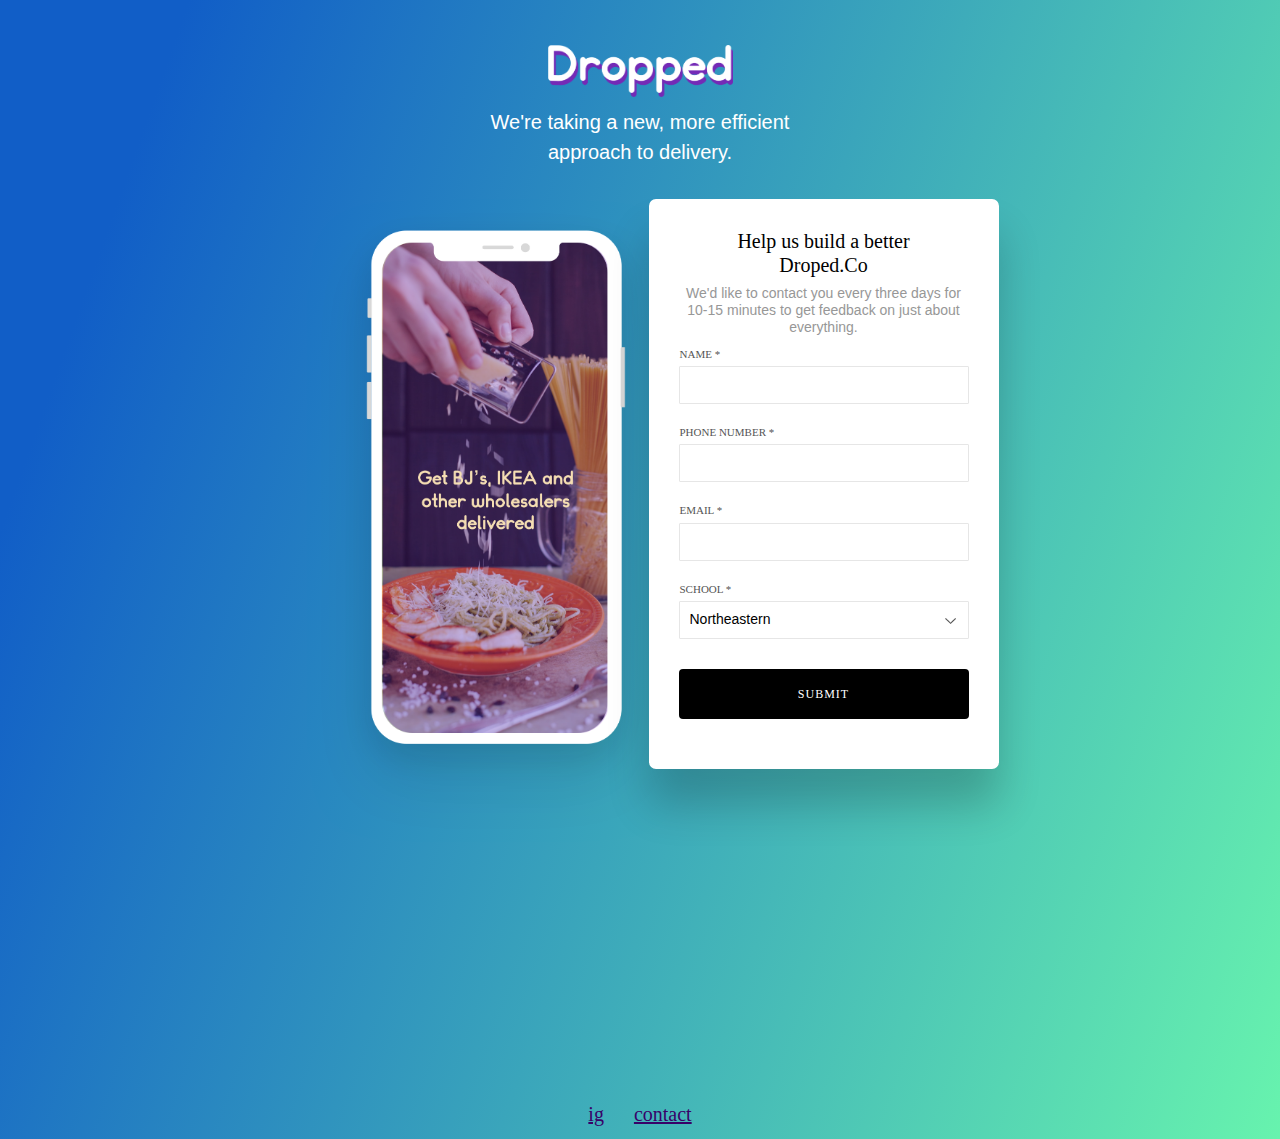
==== index.html @ c74c7471 "Update index.html" ====
<!DOCTYPE html>
<html lang="en">
<head>
	<title>Dropped</title>
	<meta charset="UTF-8">
	<meta name="viewport" content="width=device-width, initial-scale=1">
	<link rel="stylesheet" href="css/style.css">
	<link rel="stylesheet" href="css/w3.css">
</head>
<body>
	<div class="header">
		<div class="logo-container">
			<img src="images/usedroppedbtch.png" style="width: 185px;">
		</div>
		<div class="title">
			We're taking a new, more efficient approach to delivery.
		</div>
	</div>
	<div class="main">
		<div class="form-info-container">
			<div class="form-container">
				<form class="form">
					<span class="form-title">
						Help us build a better Droped.Co
					</span>
					<span class="form-title-subtext">
						We'd like to contact you every three days for 10-15 minutes to get feedback on just about everything.
					</span>
					<div class="cell">
						<label for="name">NAME *</label>
						<input id="name"  type="text" name="name" placeholder="" required>
					</div>
					<div class="cell">
						<label for="number">PHONE NUMBER *</label>
						<input id="number"  type="tel" name="number" placeholder=""required>
					</div>
					<div class="cell">
						<label for="email">EMAIL *</label>
						<input id="email"  type="email" name="email" placeholder="" required>
					</div>
					<div class="cell">
						<label for="school">SCHOOL *</label>
						<div>
							<select class="_select" name="service">
									<option>Northeastern</option>
									<option>I graduated NEU recently but still live near campus (Mission Hill)</option>
							</select>
						</div>
					</div>
					<div class="btn-cell">
						<input type="submit" value="SUBMIT" class="btn">
					</div>
					
					                    <!-- <script type="text/javascript">var submitted=false;</script>
                    <iframe name="hidden_iframe" id="hidden_iframe" style="display:none;" onload="if(submitted)  {window.location='http://www.instagram.com/';}"></iframe>
                    <form action="https://docs.google.com/forms/d/e/1FAIpQLSca_HyzdNJZFX9iqRyahGUBSECSWHdTOGQr5L-3qqn6FRuj4w/formResponse" method="post" target="hidden_iframe"
                onsubmit="submitted=true;">
                        <label>Name</label>
                        <input name="entry.924365425" type="text" placeholder="Name" />
                        <br>
                        <label>Email</label>
                        <br>
                        <select name="entry.124481903" >
                            <option value="" disabled selected>Select your option</option>
                            <option value="volvo">Volvo</option>
                            <option value="saab">Saab</option>
                            <option value="opel">Opel</option>
                            <option value="audi">Audi</option>
                        </select>              
                    <input type="submit" value="Send" />
                    </form> -->
			</form>
			</div>
			<div class="info-column flex-col-c-m">
					<div class="w3-content w3-section">
						<img class="mySlides" src="images/iphone1.png" style="width: 380px;">
						<img class="mySlides" src="images/iphone2.png" style="width: 380px;">
						<img class="mySlides" src="images/iphone3.png" style="width: 380px;">
						<img class="mySlides" src="images/iphone4.png" style="width: 380px;">
						<img class="mySlides" src="images/iphone5.png" style="width: 380px;">
						<img class="mySlides" src="images/iphone6.png" style="width: 380px;">
					</div>
			</div>
		</div>
	</div>
	<div class="footer" style="
    margin-bottom: 10px;
">
		<a class="footer-text" href="https://www.instagram.com/dropedco/">ig</a>
		<a class="footer-text" style="margin-left: 30px;" href="https://www.instagram.com/dropedco/" >contact</a>
	</div>
	<script>
			var myIndex = 0;
			carousel();
			
			function carousel() {
			  var i;
			  var x = document.getElementsByClassName("mySlides");
			  for (i = 0; i < x.length; i++) {
				x[i].style.display = "none";  
			  }
			  myIndex++;
			  if (myIndex > x.length) {myIndex = 1}    
			  x[myIndex-1].style.display = "block";  
			  setTimeout(carousel, 3000);    
			}
	</script>
</body>
</html>
---- css/style.css ----
html {
    box-sizing: border-box;
    font-family: sans-serif;
    line-height: 1.15;
    -webkit-text-size-adjust: 100%;
    -ms-text-size-adjust: 100%;
    -ms-overflow-style: scrollbar;
    -webkit-tap-highlight-color: transparent;
}

* {
    margin: 0px;
    padding: 0px;
    box-sizing: border-box;
}

*, ::after, ::before {
    box-sizing: inherit;
}

body {
    background-image: linear-gradient( 109.6deg,  rgba(17,94,199,1) 11.2%, rgba(63,241,152,0.79) 100.6% );
    margin: 0;
    font-family: -apple-system,BlinkMacSystemFont,"Segoe UI",Roboto,"Helvetica Neue",Arial,sans-serif;
    font-size: 1rem;
    font-weight: 500;
    line-height: 1.5;
    color: #212529;
    
                
}

.header {
    display: block;
    margin-left: auto;
    margin-right: auto;
    width: 25%;
    margin-top: 45px;
}

.logo-container {
    display: flex;
    justify-content: center;
}

.title{
    font-family: Helvetica;
    font-size: 20px;
    color: #FFFFFF;
    font-weight: 540;
    letter-spacing: 0;
    text-align: center;
    margin-top: 10px;
}

.footer {
    display: flex;
flex-wrap: wrap;
justify-content: center;
align-items: center;
}

.footer-text {
    font-family: Helvetica-Bold;
font-size: 20px;
color: #380168;
letter-spacing: 0;
text-align: center;
}

.main {
    
    width: 100%;
    min-height: 100vh;
    display: -webkit-box;
    display: -webkit-flex;
    display: -moz-box;
    display: -ms-flexbox;
    display: flex;
    flex-wrap: wrap;
    justify-content: center;
    align-items: center;
    
}
.info-column {
    width: 237px;
height: 472px;
display: block;
padding: 0px 0px 55px 0px;
z-index: 0;
margin-left: 130px;

}
.form-info-container {
    overflow: hidden;
    display: -webkit-box;
    display: -webkit-flex;
    display: -moz-box;
    display: -ms-flexbox;
    display: flex;
    flex-wrap: wrap;
    align-items: stretch;
    flex-direction: row-reverse;
    margin: 32px auto 0;
}


.form-container {
    width: 560px;
    min-height: 100vh;
    display: block;
    padding: 0px 105px 55px 105px;
    z-index: 1;
    
}

.form {
    border: 30px white solid;
    background: #FFFFFF;
    box-shadow: 0 36px 43px 0 rgba(0,0,0,0.20);
    border-radius: 7px;
    border-bottom-width: 40px;
}

.form-title {
    width: 100%;
    display: block;
    line-height: 1.2;
    padding-bottom: 8px;
    font-family: Helvetica-Bold;
    font-size: 20px;
    color: #000000;
    letter-spacing: 0;
    text-align: center;
    padding-left: 30px;
    padding-right: 30px;
}

.form-title-subtext {
width: 100%;
display: block;
line-height: 1.2;
padding-bottom: 10px;
font-family: Helvetica;
font-size: 14px;
color: #979797;
letter-spacing: 0;
text-align: center;
}


.cell {
    width: 100%;
    position: relative;
    /* border: 1px solid #e6e6e6; */
    border-radius: 10px;
    margin-bottom: 20px;
}

label {
    display: block;
margin: 0;
font-family: Helvetica-Bold;
font-size: 11px;
color: #555555;
letter-spacing: 0;
text-align: left;
padding-left: 1px;
padding-bottom: 4px;
}

input {
    outline: none;
    border: none;
}

button, input {
    overflow: visible;
}

button, input, optgroup, select, textarea {
    margin: 0;
    font-family: inherit;
    font-size: inherit;
    line-height: inherit;
}

[role=button], a, area, button, input, label, select, summary, textarea {
    -ms-touch-action: manipulation;
    touch-action: manipulation;
}


input, textarea, select, fieldset {
    border-radius: 2px;
    max-width: 100%;
}

input, select, textarea {
    background: transparent none repeat scroll 0 0;
    font-size: 14px;
    line-height: 1.42;
    padding: 8px 10px;
}

*, input, *::before, *::after {
    box-sizing: border-box;
}
*, input, *::before, *::after {
    box-sizing: border-box;
}

select {
    -moz-appearance: none;
    -webkit-appearance: none;
    -moz-appearance: none;
    appearance: none;
    background-color: transparent;
    background-image: url("[data-uri]");
    background-position: right 10px center;
    background-repeat: no-repeat;
    cursor: pointer;
    padding-right: 28px;
    text-indent: 0.01px;
    text-overflow: "";
}


input[type="text"], input[type="search"], input[type="password"], input[type="email"], input[type="file"], input[type="number"], input[type="tel"], textarea, select {
    display: block;
margin: 0 0 20px;
max-width: 100%;
width: 100%;
border: 1px solid #E6E6E6;
border-radius: 1px;
}

.btn-cell {
    width: 100%;
    display: -webkit-box;
    display: -webkit-flex;
    display: -moz-box;
    display: -ms-flexbox;
    display: flex;
    flex-wrap: wrap;
    justify-content: center;
    margin-top: 30px;
    
}

.btn {
    width: 80%;
    display: flex;
justify-content: center;
align-items: center;
padding: 0 20px;
width: 100%;
height: 50px;
font-family: Helvetica-Bold;
font-size: 12px;
color: #fff;
line-height: 1.2;
text-transform: uppercase;
letter-spacing: 1px;
transition: all 0.4s;
background: #000000;
border-radius: 4px;
margin-bottom: 10px;
}



 @media (max-width: 992px) {

    .form-container {
    width: 100%;
}

.info-column {
    display: none;
    
}
.header {
    display: flex;
flex-wrap: wrap;
justify-content: center;
align-items: center;
margin-top: 40px;
width: auto;
}
}

@media (max-width: 768px) {
.form-container {
    width: 100%;
}

.info-column {
    display: none;
}
.header {
    display: flex;
flex-wrap: wrap;
justify-content: center;
align-items: center;
margin-top: 40px;
width: auto;
}
}

@media (max-width: 576px) {
.form-container {
    padding: 0px 15px 55px 15px;
}
.header {
    display: flex;
flex-wrap: wrap;
justify-content: center;
align-items: center;
margin-top: 40px;
width: auto;
}
}

select option:first-child {
      color: green;
}
/* 
Use this for header after main */
/* 
html {
    box-sizing: border-box;
    font-family: sans-serif;
    line-height: 1.15;
    -webkit-text-size-adjust: 100%;
    -ms-text-size-adjust: 100%;
    -ms-overflow-style: scrollbar;
    -webkit-tap-highlight-color: transparent;
}

* {
    margin: 0px;
    padding: 0px;
    box-sizing: border-box;
}

*, ::after, ::before {
    box-sizing: inherit;
}

body {
    background-image: linear-gradient( 109.6deg,  rgba(17,94,199,1) 11.2%, rgba(63,241,152,0.79) 100.6% );
    margin: 0;
    font-family: -apple-system,BlinkMacSystemFont,"Segoe UI",Roboto,"Helvetica Neue",Arial,sans-serif;
    font-size: 1rem;
    font-weight: 500;
    line-height: 1.5;
    color: #212529;
    
                
}

.header {
    display: block;
    margin-left: auto;
    margin-right: auto;
    width: 25%;
    margin-top: -45px;
    margin-bottom: 75px;
}

.logo-container {
    display: flex;
    justify-content: center;
}

.title{
    font-family: Helvetica;
    font-size: 20px;
    color: #FFFFFF;
    font-weight: 540;
    letter-spacing: 0;
    text-align: center;
    margin-top: 10px;
}

.footer {
    display: flex;
flex-wrap: wrap;
justify-content: center;
align-items: center;
}

.footer-text {
    font-family: Helvetica-Bold;
font-size: 20px;
color: #380168;
letter-spacing: 0;
text-align: center;
}

.main {
    
    width: 100%;
    display: -webkit-box;
    display: -webkit-flex;
    display: -moz-box;
    display: -ms-flexbox;
    display: flex;
    flex-wrap: wrap;
    justify-content: center;
    align-items: center;
    
}
.info-column {
    width: 237px;
height: 472px;
display: block;
padding: 0px 0px 55px 0px;
z-index: 0;
margin-left: 130px;

}
.form-info-container {
    overflow: hidden;
    display: -webkit-box;
    display: -webkit-flex;
    display: -moz-box;
    display: -ms-flexbox;
    display: flex;
    flex-wrap: wrap;
    align-items: stretch;
    flex-direction: row-reverse;
    margin: 40px auto 0;
}


.form-container {
    width: 560px;
    min-height: 80vh;
    display: block;
    padding: 0px 105px 55px 105px;
    z-index: 1;
    
}

.form {
    border: 30px white solid;
    background: #FFFFFF;
    box-shadow: 0 36px 43px 0 rgba(0,0,0,0.20);
    border-radius: 7px;
    border-bottom-width: 40px;
}

.form-title {
    width: 100%;
    display: block;
    line-height: 1.2;
    padding-bottom: 8px;
    font-family: Helvetica-Bold;
    font-size: 20px;
    color: #000000;
    letter-spacing: 0;
    text-align: center;
    padding-left: 30px;
    padding-right: 30px;
}

.form-title-subtext {
width: 100%;
display: block;
line-height: 1.2;
padding-bottom: 10px;
font-family: Helvetica;
font-size: 14px;
color: #979797;
letter-spacing: 0;
text-align: center;
}


.cell {
    width: 100%;
    position: relative;
    border-radius: 10px;
    margin-bottom: 20px;
}
 
label {
    display: block;
margin: 0;
font-family: Helvetica-Bold;
font-size: 11px;
color: #555555;
letter-spacing: 0;
text-align: left;
padding-left: 1px;
padding-bottom: 4px;
}

input {
    outline: none;
    border: none;
}

button, input {
    overflow: visible;
}

button, input, optgroup, select, textarea {
    margin: 0;
    font-family: inherit;
    font-size: inherit;
    line-height: inherit;
}

[role=button], a, area, button, input, label, select, summary, textarea {
    -ms-touch-action: manipulation;
    touch-action: manipulation;
}


input, textarea, select, fieldset {
    border-radius: 2px;
    max-width: 100%;
}

input, select, textarea {
    background: transparent none repeat scroll 0 0;
    font-size: 14px;
    line-height: 1.42;
    padding: 8px 10px;
}

*, input, *::before, *::after {
    box-sizing: border-box;
}
*, input, *::before, *::after {
    box-sizing: border-box;
}

select {
    -moz-appearance: none;
    -webkit-appearance: none;
    -moz-appearance: none;
    appearance: none;
    background-color: transparent;
    background-image: url("[data-uri]");
    background-position: right 10px center;
    background-repeat: no-repeat;
    cursor: pointer;
    padding-right: 28px;
    text-indent: 0.01px;
    text-overflow: "";
}


input[type="text"], input[type="search"], input[type="password"], input[type="email"], input[type="file"], input[type="number"], input[type="tel"], textarea, select {
    display: block;
margin: 0 0 20px;
max-width: 100%;
width: 100%;
border: 1px solid #E6E6E6;
border-radius: 1px;
}

.btn-cell {
    width: 100%;
    display: -webkit-box;
    display: -webkit-flex;
    display: -moz-box;
    display: -ms-flexbox;
    display: flex;
    flex-wrap: wrap;
    justify-content: center;
    margin-top: 30px;
    
}

.btn {
    width: 80%;
    display: flex;
justify-content: center;
align-items: center;
padding: 0 20px;
width: 100%;
height: 50px;
font-family: Helvetica-Bold;
font-size: 12px;
color: #fff;
line-height: 1.2;
text-transform: uppercase;
letter-spacing: 1px;
transition: all 0.4s;
background: #000000;
border-radius: 4px;
margin-bottom: 10px;
}



 @media (max-width: 992px) {

    .form-container {
    width: 100%;
}

.info-column {
    display: none;
    
}
.header {
    display: flex;
flex-wrap: wrap;
justify-content: center;
align-items: center;
margin-top: 40px;
}
}

@media (max-width: 768px) {
.form-container {
    width: 100%;
}

.info-column {
    display: none;
}
.header {
    display: flex;
flex-wrap: wrap;
justify-content: center;
align-items: center;
margin-top: 40px;
}
}

@media (max-width: 576px) {
.form-container {
    padding: 0px 15px 55px 15px;
}
.header {
    display: flex;
flex-wrap: wrap;
justify-content: center;
align-items: center;
margin-top: 40px;
}
}

select option:first-child {
      color: green;
} */
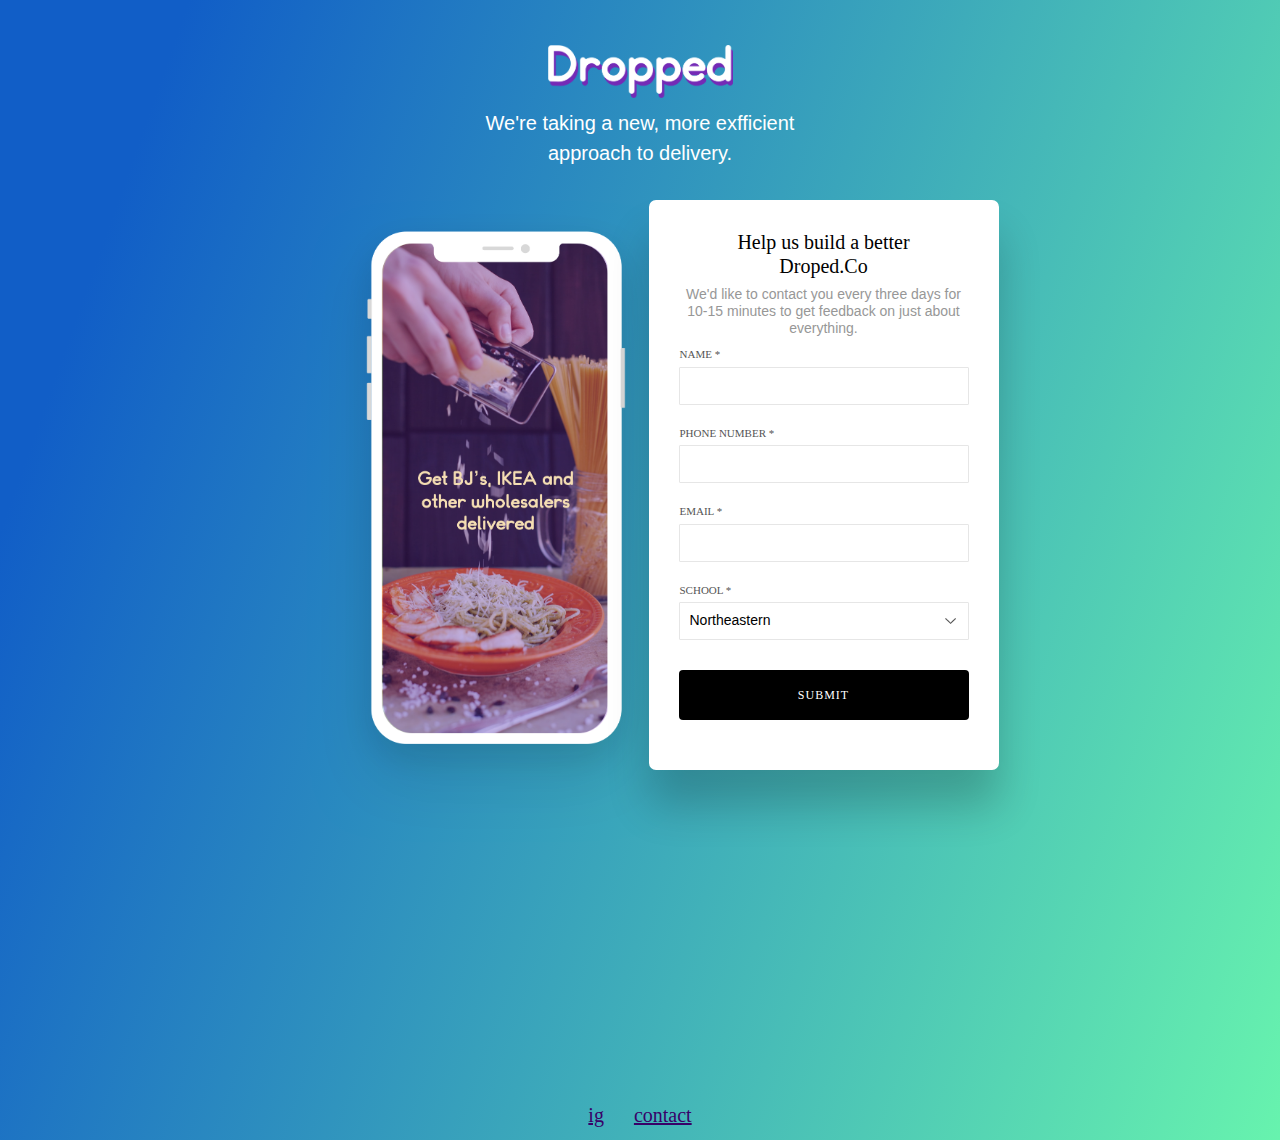
==== commit bd6fcaad: "Update index.html" ====
--- a/index.html
+++ b/index.html
@@ -10,10 +10,10 @@
 <body>
 	<div class="header">
 		<div class="logo-container">
-			<img src="images/usedroppedbtch.png" style="width: 185px;">
+				<img src="images/usedroppedbtch.png" style="height:53px; width: 185px;">
 		</div>
 		<div class="title">
-			We're taking a new, more efficient approach to delivery.
+			We're taking a new, more exfficient approach to delivery.
 		</div>
 	</div>
 	<div class="main">
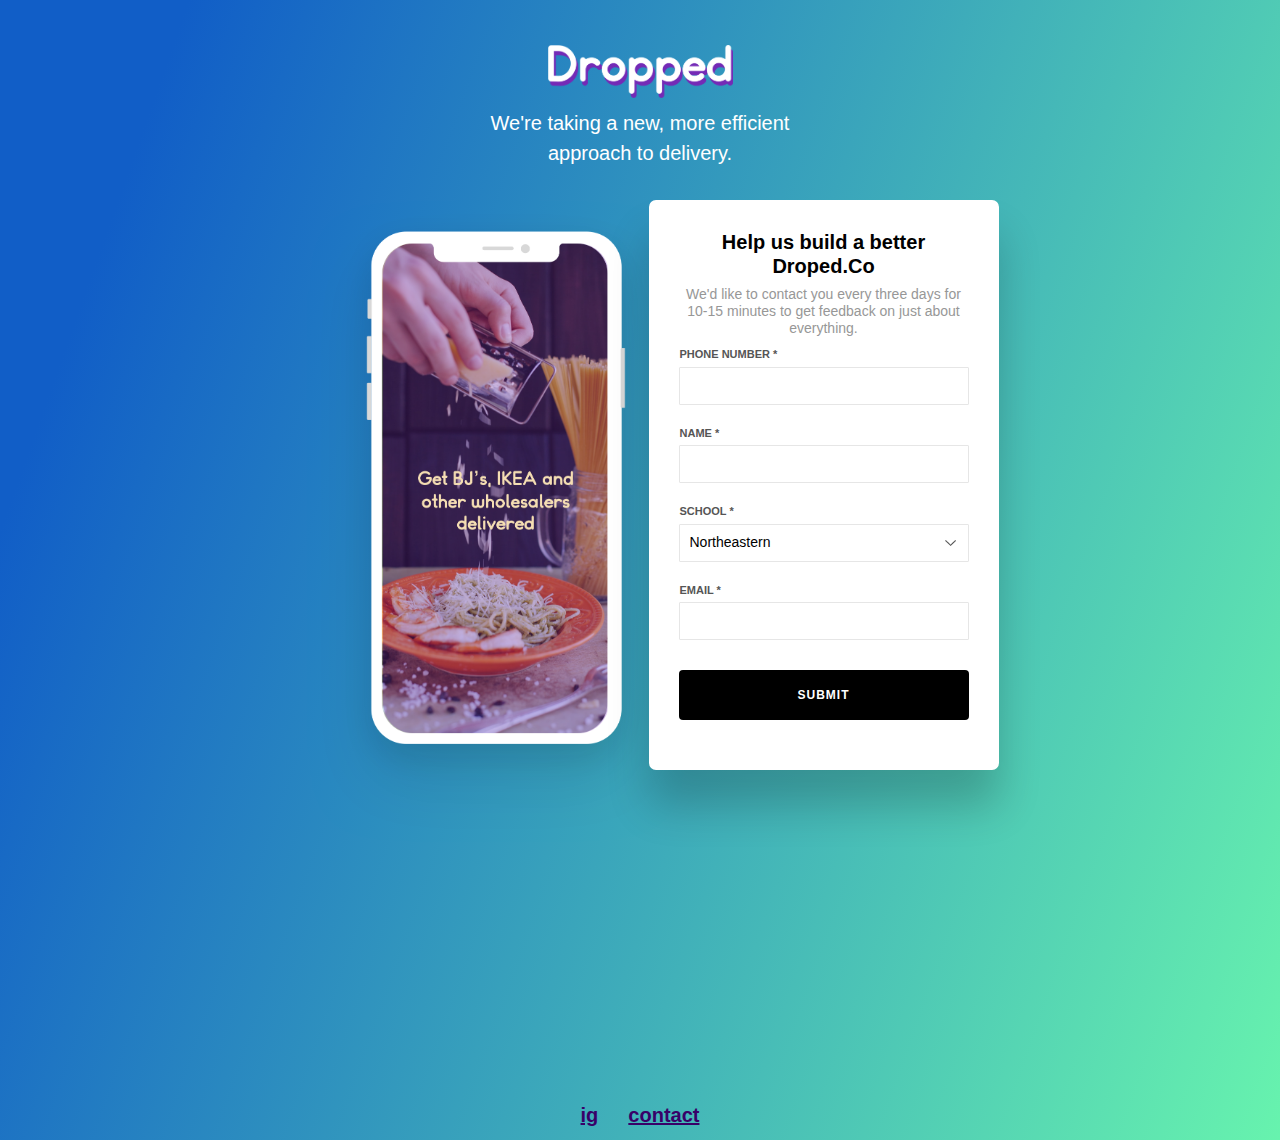
==== commit 80c39800: "Update index.html" ====
--- a/index.html
+++ b/index.html
@@ -13,13 +13,14 @@
 				<img src="images/usedroppedbtch.png" style="height:53px; width: 185px;">
 		</div>
 		<div class="title">
-			We're taking a new, more exfficient approach to delivery.
+			We're taking a new, more efficient approach to delivery.
 		</div>
 	</div>
 	<div class="main">
 		<div class="form-info-container">
 			<div class="form-container">
-				<form class="form">
+				<form class="form" action="https://docs.google.com/forms/d/e/1FAIpQLSfNiLPusZ72kRj6ljUyqGou-X61JsM9T-YWdrIcu65HQc-pNg/formResponse" method="post" target="hidden_iframe"
+                onsubmit="submitted=true;">
 					<span class="form-title">
 						Help us build a better Droped.Co
 					</span>
@@ -27,25 +28,25 @@
 						We'd like to contact you every three days for 10-15 minutes to get feedback on just about everything.
 					</span>
 					<div class="cell">
-						<label for="name">NAME *</label>
-						<input id="name"  type="text" name="name" placeholder="" required>
+						<label for="number">PHONE NUMBER *</label>
+						<input id="number"  type="tel" name="entry.187789594" placeholder=""required>
 					</div>
 					<div class="cell">
-						<label for="number">PHONE NUMBER *</label>
-						<input id="number"  type="tel" name="number" placeholder=""required>
-					</div>
-					<div class="cell">
-						<label for="email">EMAIL *</label>
-						<input id="email"  type="email" name="email" placeholder="" required>
+						<label for="name">NAME *</label>
+						<input id="name"  type="text" name="entry.1839390906" placeholder="" required>
 					</div>
 					<div class="cell">
 						<label for="school">SCHOOL *</label>
 						<div>
-							<select class="_select" name="service">
-									<option>Northeastern</option>
-									<option>I graduated NEU recently but still live near campus (Mission Hill)</option>
+							<select class="_select" name="entry.143221405"required>
+									<option name="entry.143221405" data-value="Northeastern">Northeastern</option>
+									<option name="entry.143221405" data-value="I graduated NEU recently but still live near campus (Mission Hill)">I graduated NEU recently but still live near campus (Mission Hill)</option>
 							</select>
 						</div>
+					</div>
+					<div class="cell">
+						<label for="email">EMAIL *</label>
+						<input id="email"  type="email" name="entry.1249846555" placeholder="" required>
 					</div>
 					<div class="btn-cell">
 						<input type="submit" value="SUBMIT" class="btn">
--- a/css/style.css
+++ b/css/style.css
@@ -23,7 +23,6 @@
     margin: 0;
     font-family: -apple-system,BlinkMacSystemFont,"Segoe UI",Roboto,"Helvetica Neue",Arial,sans-serif;
     font-size: 1rem;
-    font-weight: 500;
     line-height: 1.5;
     color: #212529;
     
@@ -41,10 +40,11 @@
 .logo-container {
     display: flex;
     justify-content: center;
+    width: 100%;
 }
 
 .title{
-    font-family: Helvetica;
+    font-family: -apple-system, BlinkMacSystemFont, "Segoe UI", Roboto, Helvetica, Arial, sans-serif, "Apple Color Emoji", "Segoe UI Emoji", "Segoe UI Symbol";
     font-size: 20px;
     color: #FFFFFF;
     font-weight: 540;
@@ -61,7 +61,8 @@
 }
 
 .footer-text {
-    font-family: Helvetica-Bold;
+    font-family: -apple-system, BlinkMacSystemFont, "Segoe UI", Roboto, Helvetica, Arial, sans-serif, "Apple Color Emoji", "Segoe UI Emoji", "Segoe UI Symbol";
+    font-weight: 650;
 font-size: 20px;
 color: #380168;
 letter-spacing: 0;
@@ -127,7 +128,8 @@
     display: block;
     line-height: 1.2;
     padding-bottom: 8px;
-    font-family: Helvetica-Bold;
+    font-family: -apple-system, BlinkMacSystemFont, "Segoe UI", Roboto, Helvetica, Arial, sans-serif, "Apple Color Emoji", "Segoe UI Emoji", "Segoe UI Symbol";
+    font-weight: 650;
     font-size: 20px;
     color: #000000;
     letter-spacing: 0;
@@ -141,7 +143,7 @@
 display: block;
 line-height: 1.2;
 padding-bottom: 10px;
-font-family: Helvetica;
+font-family: -apple-system, BlinkMacSystemFont, "Segoe UI", Roboto, Helvetica, Arial, sans-serif, "Apple Color Emoji", "Segoe UI Emoji", "Segoe UI Symbol";
 font-size: 14px;
 color: #979797;
 letter-spacing: 0;
@@ -160,7 +162,8 @@
 label {
     display: block;
 margin: 0;
-font-family: Helvetica-Bold;
+font-family: -apple-system, BlinkMacSystemFont, "Segoe UI", Roboto, Helvetica, Arial, sans-serif, "Apple Color Emoji", "Segoe UI Emoji", "Segoe UI Symbol";
+font-weight: 650;
 font-size: 11px;
 color: #555555;
 letter-spacing: 0;
@@ -256,7 +259,8 @@
 padding: 0 20px;
 width: 100%;
 height: 50px;
-font-family: Helvetica-Bold;
+font-family: -apple-system, BlinkMacSystemFont, "Segoe UI", Roboto, Helvetica, Arial, sans-serif, "Apple Color Emoji", "Segoe UI Emoji", "Segoe UI Symbol";
+font-weight: 650;
 font-size: 12px;
 color: #fff;
 line-height: 1.2;
@@ -304,7 +308,7 @@
 justify-content: center;
 align-items: center;
 margin-top: 40px;
-width: auto;
+
 }
 }
 
@@ -318,7 +322,6 @@
 justify-content: center;
 align-items: center;
 margin-top: 40px;
-width: auto;
 }
 }
 
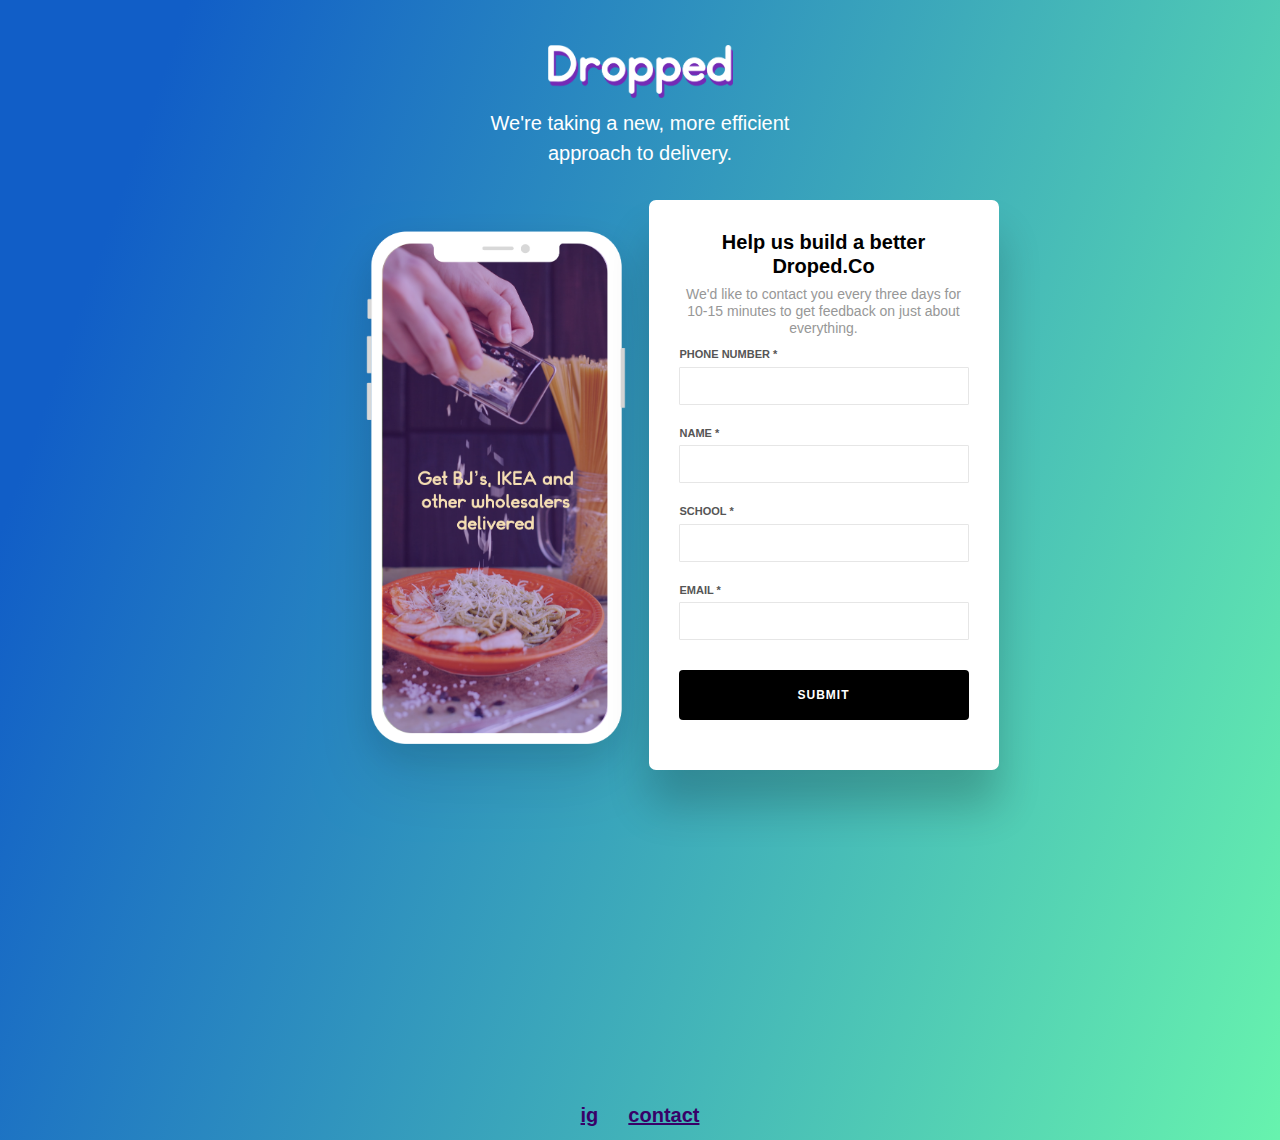
==== commit e142b33e: "Update index.html" ====
--- a/index.html
+++ b/index.html
@@ -19,6 +19,9 @@
 	<div class="main">
 		<div class="form-info-container">
 			<div class="form-container">
+				
+				 <script type="text/javascript">var submitted=false;</script>
+                <iframe name="hidden_iframe" id="hidden_iframe" style="display:none;" onload="if(submitted)  {window.location='https://www.instagram.com/dropedco/';}"></iframe>
 				<form class="form" action="https://docs.google.com/forms/d/e/1FAIpQLSfNiLPusZ72kRj6ljUyqGou-X61JsM9T-YWdrIcu65HQc-pNg/formResponse" method="post" target="hidden_iframe"
                 onsubmit="submitted=true;">
 					<span class="form-title">
@@ -36,13 +39,8 @@
 						<input id="name"  type="text" name="entry.1839390906" placeholder="" required>
 					</div>
 					<div class="cell">
-						<label for="school">SCHOOL *</label>
-						<div>
-							<select class="_select" name="entry.143221405"required>
-									<option name="entry.143221405" data-value="Northeastern">Northeastern</option>
-									<option name="entry.143221405" data-value="I graduated NEU recently but still live near campus (Mission Hill)">I graduated NEU recently but still live near campus (Mission Hill)</option>
-							</select>
-						</div>
+						<label for="city">SCHOOL *</label>
+						<input id="city"  type="text" name="entry.143221405" placeholder="" required>
 					</div>
 					<div class="cell">
 						<label for="email">EMAIL *</label>
@@ -51,25 +49,6 @@
 					<div class="btn-cell">
 						<input type="submit" value="SUBMIT" class="btn">
 					</div>
-					
-					                    <!-- <script type="text/javascript">var submitted=false;</script>
-                    <iframe name="hidden_iframe" id="hidden_iframe" style="display:none;" onload="if(submitted)  {window.location='http://www.instagram.com/';}"></iframe>
-                    <form action="https://docs.google.com/forms/d/e/1FAIpQLSca_HyzdNJZFX9iqRyahGUBSECSWHdTOGQr5L-3qqn6FRuj4w/formResponse" method="post" target="hidden_iframe"
-                onsubmit="submitted=true;">
-                        <label>Name</label>
-                        <input name="entry.924365425" type="text" placeholder="Name" />
-                        <br>
-                        <label>Email</label>
-                        <br>
-                        <select name="entry.124481903" >
-                            <option value="" disabled selected>Select your option</option>
-                            <option value="volvo">Volvo</option>
-                            <option value="saab">Saab</option>
-                            <option value="opel">Opel</option>
-                            <option value="audi">Audi</option>
-                        </select>              
-                    <input type="submit" value="Send" />
-                    </form> -->
 			</form>
 			</div>
 			<div class="info-column flex-col-c-m">
@@ -78,17 +57,15 @@
 						<img class="mySlides" src="images/iphone2.png" style="width: 380px;">
 						<img class="mySlides" src="images/iphone3.png" style="width: 380px;">
 						<img class="mySlides" src="images/iphone4.png" style="width: 380px;">
-						<img class="mySlides" src="images/iphone5.png" style="width: 380px;">
+						<!-- <img class="mySlides" src="images/iphone5.png" style="width: 380px;"> -->
 						<img class="mySlides" src="images/iphone6.png" style="width: 380px;">
 					</div>
 			</div>
 		</div>
 	</div>
-	<div class="footer" style="
-    margin-bottom: 10px;
-">
+	<div class="footer" style="margin-bottom: 10px;">
 		<a class="footer-text" href="https://www.instagram.com/dropedco/">ig</a>
-		<a class="footer-text" style="margin-left: 30px;" href="https://www.instagram.com/dropedco/" >contact</a>
+		<a class="footer-text" style="margin-left: 30px;" href="mailto:lekan@droped.co" >contact</a>
 	</div>
 	<script>
 			var myIndex = 0;
